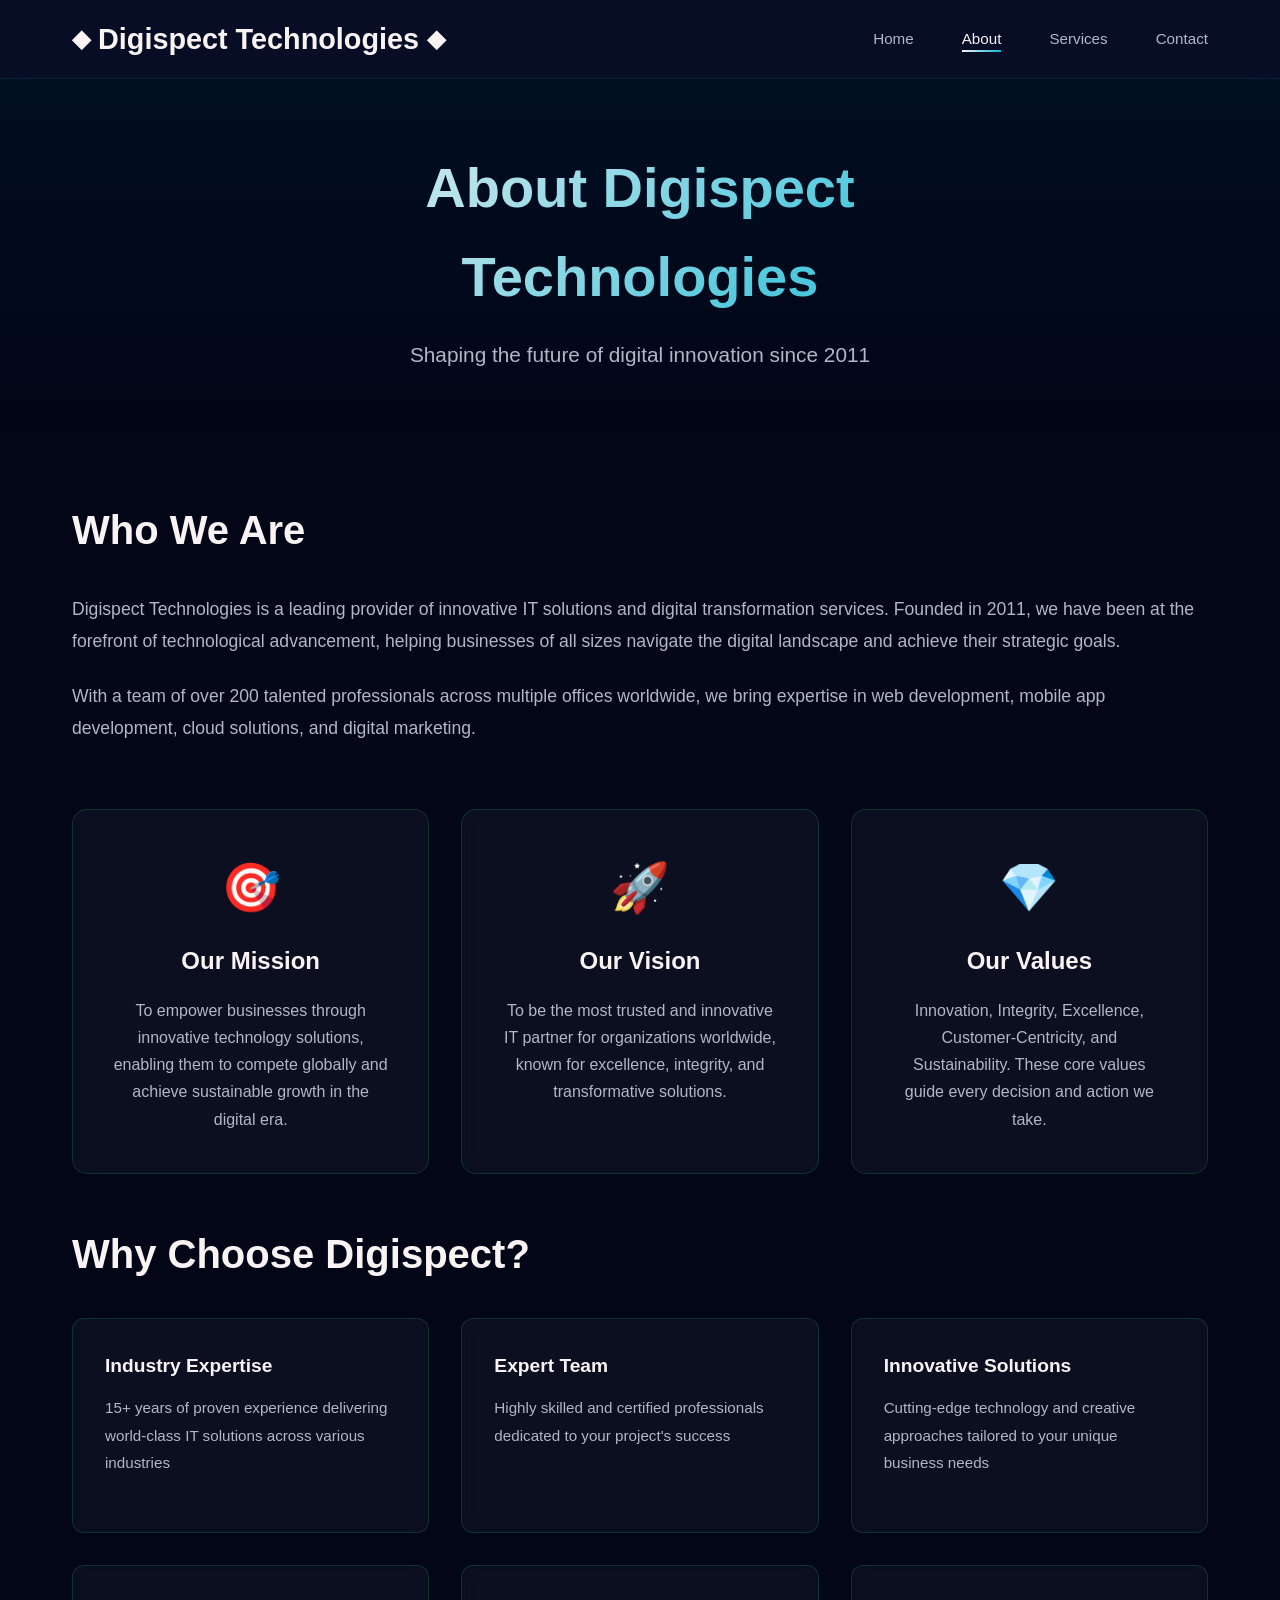
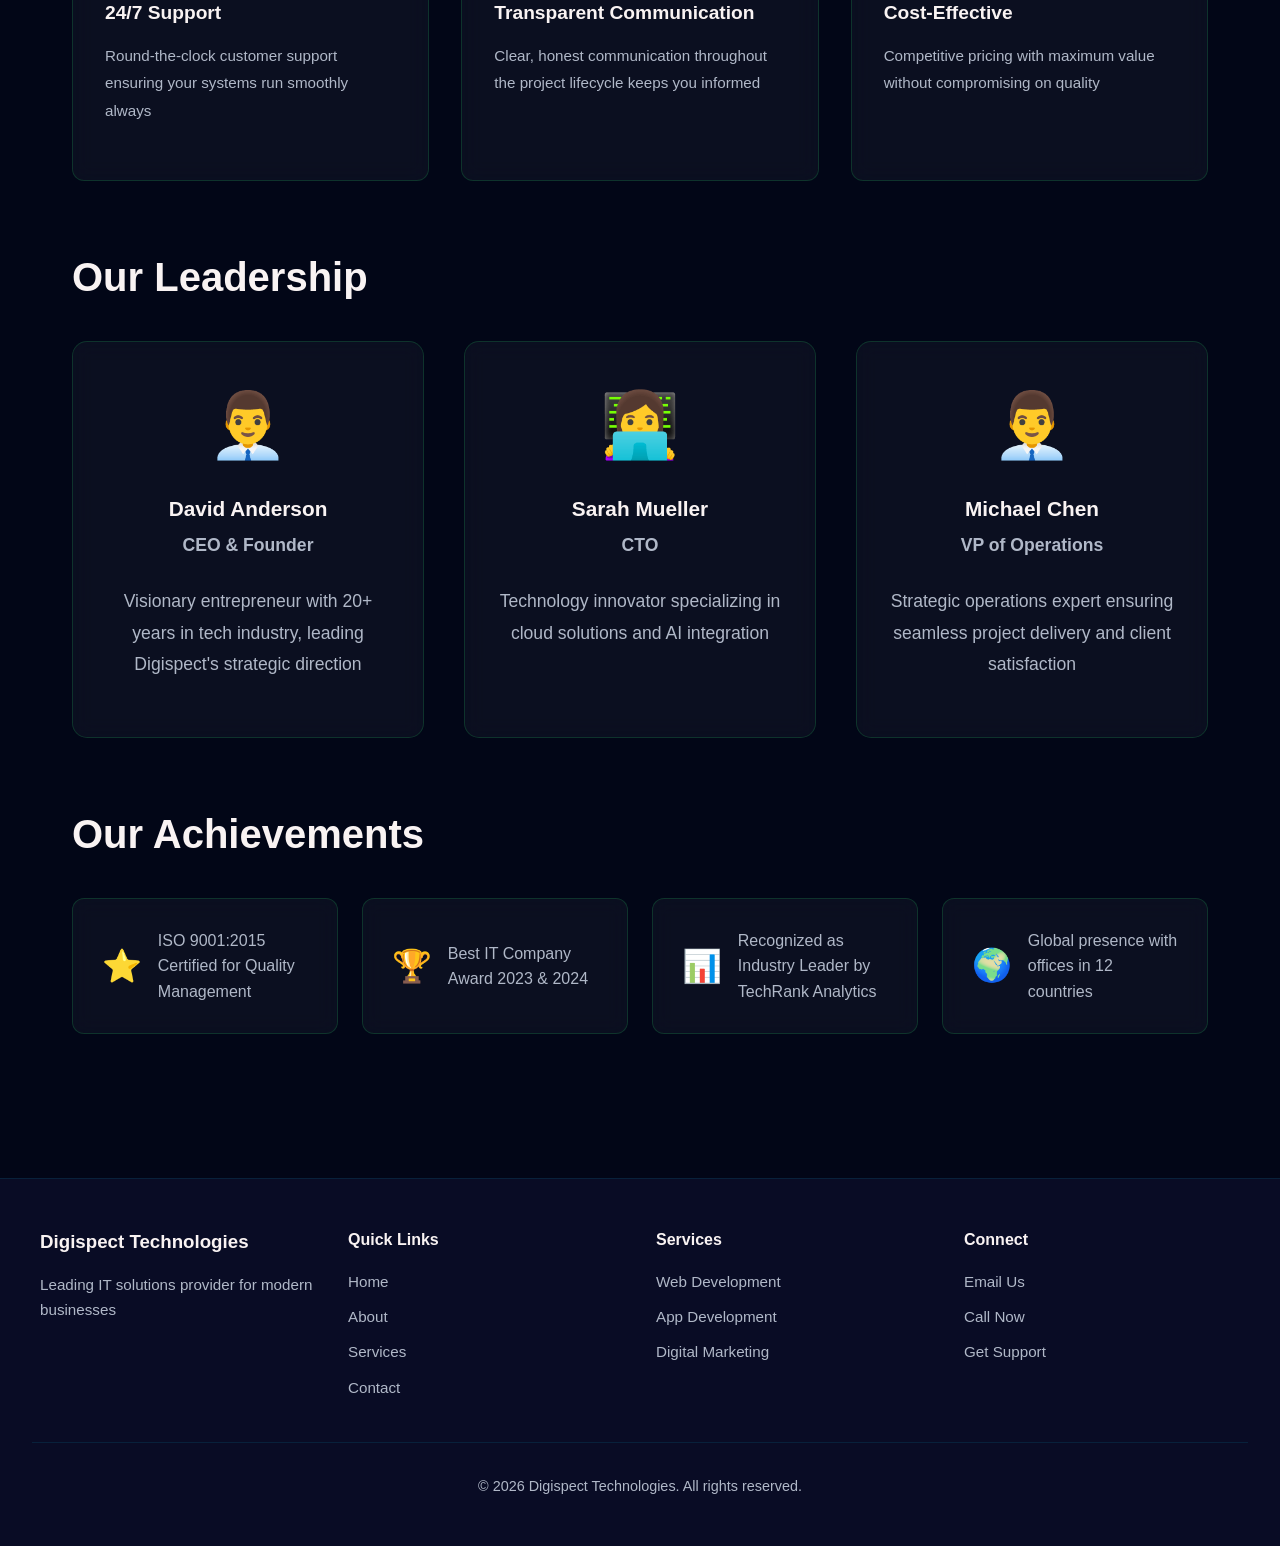
==== about.html @ 5e0d5bd0 "Add files via upload" ====
<!DOCTYPE html>
<html lang="en">
<head>
    <meta charset="UTF-8">
    <meta name="viewport" content="width=device-width, initial-scale=1.0">
    <title>About Us - Digispect Technologies</title>
    <link rel="stylesheet" href="style.css">
</head>
<body>
    <!-- Navigation Bar -->
    <nav class="navbar">
        <div class="nav-container">
            <div class="nav-logo">
                <span class="logo-icon">◆</span>
                <span class="logo-text">Digispect Technologies</span>
                 <span class="logo-icon">◆</span>
            </div>
            <ul class="nav-menu">
                <li class="nav-item"><a href="index.html" class="nav-link">Home</a></li>
                <li class="nav-item"><a href="about.html" class="nav-link active">About</a></li>
                <li class="nav-item"><a href="services.html" class="nav-link">Services</a></li>
                <li class="nav-item"><a href="contact.html" class="nav-link">Contact</a></li>
            </ul>
            <div class="hamburger">
                <span></span>
                <span></span>
                <span></span>
            </div>
        </div>
    </nav>

    <!-- Particle Background -->
    <canvas id="particleCanvas" class="particle-canvas"></canvas>

    <!-- About Hero -->
    <section class="page-hero">
        <div class="page-hero-content">
            <h1>About Digispect Technologies</h1>
            <p>Shaping the future of digital innovation since 2011</p>
        </div>
    </section>

    <!-- About Content -->
    <section class="about-content">
        <div class="content-container">
            <div class="about-section">
                <h2>Who We Are</h2>
                <p>
                    Digispect Technologies is a leading provider of innovative IT solutions and digital transformation services. 
                    Founded in 2011, we have been at the forefront of technological advancement, helping businesses of all sizes 
                    navigate the digital landscape and achieve their strategic goals.
                </p>
                <p>
                    With a team of over 200 talented professionals across multiple offices worldwide, we bring expertise in web development, 
                    mobile app development, cloud solutions, and digital marketing.
                </p>
            </div>

            <!-- Mission, Vision, Values -->
            <div class="mvv-container">
                <div class="mvv-card">
                    <div class="mvv-icon">🎯</div>
                    <h3>Our Mission</h3>
                    <p>
                        To empower businesses through innovative technology solutions, enabling them to compete globally 
                        and achieve sustainable growth in the digital era.
                    </p>
                </div>
                <div class="mvv-card">
                    <div class="mvv-icon">🚀</div>
                    <h3>Our Vision</h3>
                    <p>
                        To be the most trusted and innovative IT partner for organizations worldwide, known for excellence, 
                        integrity, and transformative solutions.
                    </p>
                </div>
                <div class="mvv-card">
                    <div class="mvv-icon">💎</div>
                    <h3>Our Values</h3>
                    <p>
                        Innovation, Integrity, Excellence, Customer-Centricity, and Sustainability. These core values guide 
                        every decision and action we take.
                    </p>
                </div>
            </div>

            <!-- Why Choose Us -->
            <div class="about-section">
                <h2>Why Choose Digispect?</h2>
                <div class="benefits-grid">
                    <div class="benefit-item">
                        <h4>Industry Expertise</h4>
                        <p>15+ years of proven experience delivering world-class IT solutions across various industries</p>
                    </div>
                    <div class="benefit-item">
                        <h4>Expert Team</h4>
                        <p>Highly skilled and certified professionals dedicated to your project's success</p>
                    </div>
                    <div class="benefit-item">
                        <h4>Innovative Solutions</h4>
                        <p>Cutting-edge technology and creative approaches tailored to your unique business needs</p>
                    </div>
                    <div class="benefit-item">
                        <h4>24/7 Support</h4>
                        <p>Round-the-clock customer support ensuring your systems run smoothly always</p>
                    </div>
                    <div class="benefit-item">
                        <h4>Transparent Communication</h4>
                        <p>Clear, honest communication throughout the project lifecycle keeps you informed</p>
                    </div>
                    <div class="benefit-item">
                        <h4>Cost-Effective</h4>
                        <p>Competitive pricing with maximum value without compromising on quality</p>
                    </div>
                </div>
            </div>

            <!-- Team Section -->
            <div class="about-section">
                <h2>Our Leadership</h2>
                <div class="team-grid">
                    <div class="team-member">
                        <div class="member-avatar">👨‍💼</div>
                        <h4>David Anderson</h4>
                        <p class="member-title">CEO & Founder</p>
                        <p class="member-bio">Visionary entrepreneur with 20+ years in tech industry, leading Digispect's strategic direction</p>
                    </div>
                    <div class="team-member">
                        <div class="member-avatar">👩‍💻</div>
                        <h4>Sarah Mueller</h4>
                        <p class="member-title">CTO</p>
                        <p class="member-bio">Technology innovator specializing in cloud solutions and AI integration</p>
                    </div>
                    <div class="team-member">
                        <div class="member-avatar">👨‍💼</div>
                        <h4>Michael Chen</h4>
                        <p class="member-title">VP of Operations</p>
                        <p class="member-bio">Strategic operations expert ensuring seamless project delivery and client satisfaction</p>
                    </div>
                </div>
            </div>

            <!-- Achievements -->
            <div class="about-section">
                <h2>Our Achievements</h2>
                <div class="achievements-list">
                    <div class="achievement">
                        <span class="achievement-icon">⭐</span>
                        <span>ISO 9001:2015 Certified for Quality Management</span>
                    </div>
                    <div class="achievement">
                        <span class="achievement-icon">🏆</span>
                        <span>Best IT Company Award 2023 & 2024</span>
                    </div>
                    <div class="achievement">
                        <span class="achievement-icon">📊</span>
                        <span>Recognized as Industry Leader by TechRank Analytics</span>
                    </div>
                    <div class="achievement">
                        <span class="achievement-icon">🌍</span>
                        <span>Global presence with offices in 12 countries</span>
                    </div>
                </div>
            </div>
        </div>
    </section>

    <!-- Footer -->
    <footer class="footer">
        <div class="footer-content">
            <div class="footer-section">
                <h3>Digispect Technologies</h3>
                <p>Leading IT solutions provider for modern businesses</p>
            </div>
            <div class="footer-section">
                <h4>Quick Links</h4>
                <ul>
                    <li><a href="index.html">Home</a></li>
                    <li><a href="about.html">About</a></li>
                    <li><a href="services.html">Services</a></li>
                    <li><a href="contact.html">Contact</a></li>
                </ul>
            </div>
            <div class="footer-section">
                <h4>Services</h4>
                <ul>
                    <li><a href="services.html#web-dev">Web Development</a></li>
                    <li><a href="services.html#app-dev">App Development</a></li>
                    <li><a href="services.html#digital-marketing">Digital Marketing</a></li>
                </ul>
            </div>
            <div class="footer-section">
                <h4>Connect</h4>
                <ul>
                    <li><a href="mailto:info@digispect.com">Email Us</a></li>
                    <li><a href="tel:+1234567890">Call Now</a></li>
                    <li><a href="contact.html">Get Support</a></li>
                </ul>
            </div>
        </div>
        <div class="footer-bottom">
            <p>&copy; 2026 Digispect Technologies. All rights reserved.</p>
        </div>
    </footer>

    <script src="script.js"></script>
</body>
</html>
---- style.css ----
/* ==========================================
   DIGISPECT TECHNOLOGIES - GLOBAL STYLES
   ========================================== */

* {
    margin: 0;
    padding: 0;
    box-sizing: border-box;
}

:root {
    --primary-color: #f9f3f3;   /* Green */
    --primary-dark: #fbf5f4;
    --secondary-color: #06b6d4; /* Cyan */
    --accent-color: #f1f9f1;

    --bg-primary: #020617;
    --bg-secondary: #020617;
    --bg-tertiary: #064e3b;

    -text-primary: #ffffff; --text-secondary: #b0b8c8; --glass-bg: rgba(255, 255, 255, 0.05);

    --glass-bg: rgba(255, 255, 255, 0.04);
    --glass-border: rgba(34, 197, 94, 0.2);
}
html {
    scroll-behavior: smooth;
}

body {
    font-family: 'Segoe UI', Tahoma, Geneva, Verdana, sans-serif;
    background: linear-gradient(135deg, var(--bg-primary) 0%, var(--bg-secondary) 50%, var(--bg-primary) 100%);
    color: var(--text-primary);
    line-height: 1.6;
    overflow-x: hidden;
    position: relative;
}

/* ==========================================
   PARTICLE CANVAS
   ========================================== */

.particle-canvas {
    position: fixed;
    top: 0;
    left: 0;
    width: 100%;
    height: 100%;
    z-index: 0;
    pointer-events: none;
}

/* ==========================================
   NAVIGATION BAR
   ========================================== */

.navbar {
    position: fixed;
    top: 0;
    width: 100%;
    z-index: 1000;
    background: rgba(10, 14, 39, 0.7);
    backdrop-filter: blur(10px);
    border-bottom: 1px solid rgba(0, 217, 255, 0.1);
    padding: 1rem 0;
}

.nav-container {
    max-width: 1200px;
    margin: 0 auto;
    padding: 0 2rem;
    display: flex;
    justify-content: space-between;
    align-items: center;
}

.nav-logo {
    font-size: 1.8rem;
    font-weight: 700;
    color: var(--primary-color);
    cursor: pointer;
    display: flex;
    align-items: center;
    gap: 0.5rem;
    text-decoration: none;
}

.logo-icon {
    font-size: 1.5rem;
    animation: rotate 3s linear infinite;
}

@keyframes rotate {
    0% { transform: rotate(0deg); }
    100% { transform: rotate(360deg); }
}

.nav-menu {
    display: flex;
    list-style: none;
    gap: 3rem;
}

.nav-link {
    color: var(--text-secondary);
    text-decoration: none;
    font-size: 0.95rem;
    transition: all 0.3s ease;
    position: relative;
}

.nav-link:hover,
.nav-link.active {
    color: var(--primary-color);
}

.nav-link::after {
    content: '';
    position: absolute;
    bottom: -5px;
    left: 0;
    width: 0;
    height: 2px;
    background: linear-gradient(90deg, var(--primary-color), var(--secondary-color));
    transition: width 0.3s ease;
}

.nav-link:hover::after,
.nav-link.active::after {
    width: 100%;
}

.hamburger {
    display: none;
    flex-direction: column;
    cursor: pointer;
}

.hamburger span {
    width: 25px;
    height: 3px;
    background: var(--primary-color);
    margin: 5px 0;
    border-radius: 3px;
    transition: all 0.3s ease;
}

/* ==========================================
   HERO SECTION
   ========================================== */

.hero {
    min-height: 100vh;
    display: flex;
    align-items: center;
    justify-content: center;
    padding: 8rem 2rem 4rem;
    position: relative;
    z-index: 1;
}

.hero-content {
    text-align: center;
    max-width: 900px;
}

.hero-title {
    font-size: 4rem;
    font-weight: 800;
    line-height: 1.2;
    margin-bottom: 1.5rem;
    background: linear-gradient(135deg, var(--primary-color), var(--secondary-color));
    -webkit-background-clip: text;
    -webkit-text-fill-color: transparent;
    background-clip: text;
    animation: fadeInDown 1s ease;
}

.typing-text {
    display: inline-block;
    border-right: 3px solid var(--primary-color);
    min-width: 100px;
}

.typing-cursor {
    animation: blink 0.7s infinite;
}

@keyframes blink {
    0%, 49% { opacity: 1; }
    50%, 100% { opacity: 0; }
}

@keyframes fadeInDown {
    from {
        opacity: 0;
        transform: translateY(-30px);
    }
    to {
        opacity: 1;
        transform: translateY(0);
    }
}

.hero-subtitle {
    font-size: 1.3rem;
    color: var(--text-secondary);
    margin-bottom: 2.5rem;
    animation: fadeInUp 1s ease 0.2s backwards;
}

@keyframes fadeInUp {
    from {
        opacity: 0;
        transform: translateY(30px);
    }
    to {
        opacity: 1;
        transform: translateY(0);
    }
}

.hero-buttons {
    display: flex;
    gap: 1.5rem;
    justify-content: center;
    flex-wrap: wrap;
    animation: fadeInUp 1s ease 0.4s backwards;
}

/* ==========================================
   BUTTONS
   ========================================== */

.btn {
    padding: 0.9rem 2.2rem;
    border: none;
    border-radius: 8px;
    font-size: 1rem;
    font-weight: 600;
    cursor: pointer;
    transition: all 0.3s ease;
    text-decoration: none;
    display: inline-block;
}

.btn-primary {
    background: linear-gradient(135deg, var(--primary-color), var(--accent-color));
    color: var(--bg-primary);
    box-shadow: 0 0 20px rgba(0, 217, 255, 0.3);
}

.btn-primary:hover {
    transform: translateY(-3px);
    box-shadow: 0 0 30px rgba(0, 217, 255, 0.5), 0 10px 25px rgba(0, 217, 255, 0.2);
}

.btn-secondary {
    background: transparent;
    color: var(--primary-color);
    border: 2px solid var(--primary-color);
    box-shadow: inset 0 0 10px rgba(0, 217, 255, 0.1);
}

.btn-secondary:hover {
    background: rgba(0, 217, 255, 0.1);
    box-shadow: inset 0 0 10px rgba(0, 217, 255, 0.2), 0 0 20px rgba(0, 217, 255, 0.3);
    transform: translateY(-2px);
}

/* ==========================================
   STATS SECTION
   ========================================== */

.stats {
    padding: 4rem 2rem;
    position: relative;
    z-index: 1;
}

.stats-container {
    max-width: 1200px;
    margin: 0 auto;
    display: grid;
    grid-template-columns: repeat(auto-fit, minmax(220px, 1fr));
    gap: 2rem;
}

.stat-card {
    background: var(--glass-bg);
    backdrop-filter: blur(10px);
    border: 1px solid var(--glass-border);
    padding: 2rem;
    border-radius: 15px;
    text-align: center;
    transition: all 0.3s ease;
    cursor: pointer;
}

.stat-card:hover {
    background: rgba(0, 217, 255, 0.08);
    border-color: rgba(0, 217, 255, 0.2);
    transform: translateY(-8px);
    box-shadow: 0 20px 40px rgba(0, 217, 255, 0.2);
}

.stat-number {
    font-size: 3rem;
    font-weight: 800;
    background: linear-gradient(135deg, var(--primary-color), var(--secondary-color));
    -webkit-background-clip: text;
    -webkit-text-fill-color: transparent;
    background-clip: text;
    margin-bottom: 0.5rem;
}

.stat-label {
    font-size: 1rem;
    color: var(--text-secondary);
}

/* ==========================================
   CTA SECTION
   ========================================== */

.cta {
    padding: 5rem 2rem;
    text-align: center;
    position: relative;
    z-index: 1;
    background: linear-gradient(135deg, rgba(0, 217, 255, 0.05), rgba(131, 56, 236, 0.05));
    border-top: 1px solid rgba(0, 217, 255, 0.1);
    border-bottom: 1px solid rgba(0, 217, 255, 0.1);
}

.cta-content {
    max-width: 800px;
    margin: 0 auto;
}

.cta-content h2 {
    font-size: 2.8rem;
    margin-bottom: 1rem;
    background: linear-gradient(135deg, var(--primary-color), var(--secondary-color));
    -webkit-background-clip: text;
    -webkit-text-fill-color: transparent;
    background-clip: text;
}

.cta-content p {
    font-size: 1.2rem;
    color: var(--text-secondary);
    margin-bottom: 2rem;
}

/* ==========================================
   PAGE HERO
   ========================================== */

.page-hero {
    min-height: 50vh;
    display: flex;
    align-items: center;
    justify-content: center;
    padding: 8rem 2rem 4rem;
    position: relative;
    z-index: 1;
    background: linear-gradient(180deg, rgba(0, 217, 255, 0.05) 0%, transparent 100%);
}

.page-hero-content {
    text-align: center;
    max-width: 800px;
}

.page-hero h1 {
    font-size: 3.5rem;
    font-weight: 800;
    margin-bottom: 1rem;
    background: linear-gradient(135deg, var(--primary-color), var(--secondary-color));
    -webkit-background-clip: text;
    -webkit-text-fill-color: transparent;
    background-clip: text;
}

.page-hero p {
    font-size: 1.3rem;
    color: var(--text-secondary);
}

/* ==========================================
   CONTENT CONTAINER
   ========================================== */

.content-container {
    max-width: 1200px;
    margin: 0 auto;
    padding: 0 2rem;
    position: relative;
    z-index: 1;
}

/* ==========================================
   ABOUT PAGE
   ========================================== */

.about-content {
    padding: 3rem 2rem 5rem;
    position: relative;
    z-index: 1;
}

.about-section {
    margin-bottom: 4rem;
}

.about-section h2 {
    font-size: 2.5rem;
    margin-bottom: 2rem;
    color: var(--primary-color);
}

.about-section p {
    font-size: 1.1rem;
    color: var(--text-secondary);
    margin-bottom: 1.5rem;
    line-height: 1.8;
}

/* ==========================================
   MVV CARDS
   ========================================== */

.mvv-container {
    display: grid;
    grid-template-columns: repeat(auto-fit, minmax(300px, 1fr));
    gap: 2rem;
    margin: 3rem 0;
}

.mvv-card {
    background: var(--glass-bg);
    backdrop-filter: blur(10px);
    border: 1px solid var(--glass-border);
    padding: 2.5rem;
    border-radius: 15px;
    text-align: center;
    transition: all 0.3s ease;
}

.mvv-card:hover {
    background: rgba(0, 217, 255, 0.08);
    border-color: rgba(0, 217, 255, 0.2);
    transform: translateY(-8px);
    box-shadow: 0 20px 40px rgba(0, 217, 255, 0.15);
}

.mvv-icon {
    font-size: 3rem;
    margin-bottom: 1rem;
}

.mvv-card h3 {
    font-size: 1.5rem;
    margin-bottom: 1rem;
    color: var(--primary-color);
}

.mvv-card p {
    color: var(--text-secondary);
    line-height: 1.7;
}

/* ==========================================
   BENEFITS GRID
   ========================================== */

.benefits-grid {
    display: grid;
    grid-template-columns: repeat(auto-fit, minmax(280px, 1fr));
    gap: 2rem;
}

.benefit-item {
    background: var(--glass-bg);
    backdrop-filter: blur(10px);
    border: 1px solid var(--glass-border);
    padding: 2rem;
    border-radius: 12px;
    transition: all 0.3s ease;
}

.benefit-item:hover {
    background: rgba(131, 56, 236, 0.08);
    border-color: rgba(131, 56, 236, 0.2);
    transform: translateY(-5px);
}

.benefit-item h4 {
    font-size: 1.2rem;
    color: var(--primary-color);
    margin-bottom: 0.8rem;
}

.benefit-item p {
    color: var(--text-secondary);
    font-size: 0.95rem;
}

/* ==========================================
   TEAM GRID
   ========================================== */

.team-grid {
    display: grid;
    grid-template-columns: repeat(auto-fit, minmax(300px, 1fr));
    gap: 2.5rem;
    margin-top: 2rem;
}

.team-member {
    background: var(--glass-bg);
    backdrop-filter: blur(10px);
    border: 1px solid var(--glass-border);
    padding: 2rem;
    border-radius: 15px;
    text-align: center;
    transition: all 0.3s ease;
}

.team-member:hover {
    background: rgba(255, 0, 110, 0.08);
    border-color: rgba(255, 0, 110, 0.2);
    transform: translateY(-8px);
    box-shadow: 0 20px 40px rgba(255, 0, 110, 0.1);
}

.member-avatar {
    font-size: 4rem;
    margin-bottom: 1rem;
}

.team-member h4 {
    font-size: 1.3rem;
    color: var(--primary-color);
    margin-bottom: 0.3rem;
}

.member-title {
    color: var(--secondary-color);
    font-weight: 600;
    margin-bottom: 0.8rem;
}

.member-bio {
    color: var(--text-secondary);
    font-size: 0.95rem;
    line-height: 1.6;
}

/* ==========================================
   ACHIEVEMENTS
   ========================================== */

.achievements-list {
    display: grid;
    grid-template-columns: repeat(auto-fit, minmax(250px, 1fr));
    gap: 1.5rem;
    margin-top: 2rem;
}

.achievement {
    background: var(--glass-bg);
    backdrop-filter: blur(10px);
    border: 1px solid var(--glass-border);
    padding: 1.8rem;
    border-radius: 12px;
    display: flex;
    align-items: center;
    gap: 1rem;
    transition: all 0.3s ease;
}

.achievement:hover {
    background: rgba(0, 217, 255, 0.08);
    border-color: rgba(0, 217, 255, 0.2);
    transform: translateX(8px);
}

.achievement-icon {
    font-size: 2rem;
    flex-shrink: 0;
}

.achievement span:last-child {
    color: var(--text-secondary);
}

/* ==========================================
   SERVICES PAGE
   ========================================== */

.services-section {
    padding: 3rem 2rem 5rem;
    position: relative;
    z-index: 1;
}

.service-card {
    background: var(--glass-bg);
    backdrop-filter: blur(10px);
    border: 1px solid var(--glass-border);
    padding: 2.5rem;
    border-radius: 16px;
    transition: all 0.3s ease;
    display: flex;
    flex-direction: column;
    height: 100%;
}

.service-card {
    display: grid;
    grid-template-columns: repeat(auto-fit, minmax(320px, 1fr));
    gap: 2.5rem;
}

/* Override grid for service cards container */
.services-section .content-container {
    display: grid;
    grid-template-columns: repeat(auto-fit, minmax(320px, 1fr));
    gap: 2.5rem;
}

.service-card {
    background: var(--glass-bg);
    backdrop-filter: blur(10px);
    border: 1px solid var(--glass-border);
    padding: 2.5rem;
    border-radius: 16px;
    transition: all 0.3s ease;
    display: flex;
    flex-direction: column;
}

.service-card:hover {
    background: rgba(0, 217, 255, 0.08);
    border-color: rgba(0, 217, 255, 0.3);
    transform: translateY(-12px);
    box-shadow: 0 30px 50px rgba(0, 217, 255, 0.2);
}

.service-icon {
    font-size: 3.5rem;
    margin-bottom: 1.5rem;
}

.service-card h3 {
    font-size: 1.8rem;
    color: var(--primary-color);
    margin-bottom: 1.5rem;
}

.service-description {
    flex-grow: 1;
    margin-bottom: 1.5rem;
}

.service-description p {
    color: var(--text-secondary);
    margin-bottom: 1rem;
    line-height: 1.7;
}

.service-list {
    list-style: none;
    margin: 1rem 0;
}

.service-list li {
    color: var(--text-secondary);
    padding: 0.4rem 0;
    font-size: 0.95rem;
}

.service-description h4 {
    color: var(--primary-color);
    margin: 1rem 0 0.8rem;
    font-size: 1rem;
}

.service-tech {
    color: var(--secondary-color);
    font-size: 0.9rem;
    margin-top: 1rem;
    padding-top: 1rem;
    border-top: 1px solid rgba(0, 217, 255, 0.1);
}

.service-pricing {
    font-size: 1.2rem;
    color: var(--primary-color);
    font-weight: 600;
    margin-bottom: 1.5rem;
}

/* ==========================================
   CONTACT PAGE
   ========================================== */

.contact-section {
    padding: 3rem 2rem 5rem;
    position: relative;
    z-index: 1;
}

.contact-wrapper {
    display: grid;
    grid-template-columns: 1fr 1fr;
    gap: 3rem;
    align-items: start;
}

.contact-form-container,
.contact-info-container {
    background: var(--glass-bg);
    backdrop-filter: blur(10px);
    border: 1px solid var(--glass-border);
    padding: 2.5rem;
    border-radius: 16px;
    transition: all 0.3s ease;
}

.contact-form-container:hover,
.contact-info-container:hover {
    background: rgba(0, 217, 255, 0.08);
    border-color: rgba(0, 217, 255, 0.2);
}

.contact-form-container h2,
.contact-info-container h2 {
    font-size: 1.8rem;
    color: var(--primary-color);
    margin-bottom: 1.5rem;
}

.form-group {
    margin-bottom: 1.5rem;
}

.form-group label {
    display: block;
    margin-bottom: 0.6rem;
    color: var(--text-primary);
    font-weight: 500;
}

.form-group input,
.form-group textarea,
.form-group select {
    width: 100%;
    padding: 0.9rem;
    background: rgba(255, 255, 255, 0.05);
    border: 1px solid rgba(0, 217, 255, 0.2);
    border-radius: 8px;
    color: var(--text-primary);
    font-size: 0.95rem;
    font-family: inherit;
    transition: all 0.3s ease;
}

.form-group input::placeholder,
.form-group textarea::placeholder {
    color: rgba(255, 255, 255, 0.3);
}

.form-group input:focus,
.form-group textarea:focus,
.form-group select:focus {
    outline: none;
    background: rgba(0, 217, 255, 0.1);
    border-color: rgba(0, 217, 255, 0.4);
    box-shadow: 0 0 15px rgba(0, 217, 255, 0.2);
}

.form-group select {
    cursor: pointer;
}

.checkbox {
    display: flex;
    align-items: center;
    cursor: pointer;
    color: var(--text-secondary);
}

.checkbox input {
    width: auto;
    margin-right: 0.8rem;
    cursor: pointer;
}

.error-message {
    display: block;
    color: #ff6b6b;
    font-size: 0.8rem;
    margin-top: 0.3rem;
}

.form-message {
    margin-top: 1rem;
    padding: 1rem;
    border-radius: 8px;
    text-align: center;
    display: none;
}

.form-message.success {
    display: block;
    background: rgba(76, 175, 80, 0.2);
    color: #4caf50;
    border: 1px solid rgba(76, 175, 80, 0.3);
}

.form-message.error {
    display: block;
    background: rgba(255, 107, 107, 0.2);
    color: #ff6b6b;
    border: 1px solid rgba(255, 107, 107, 0.3);
}

/* ==========================================
   CONTACT INFO CARDS
   ========================================== */

.info-card {
    background: rgba(255, 255, 255, 0.03);
    padding: 1.8rem;
    border-radius: 12px;
    margin-bottom: 1.5rem;
    border: 1px solid rgba(0, 217, 255, 0.1);
    transition: all 0.3s ease;
    display: flex;
    gap: 1.5rem;
    align-items: flex-start;
}

.info-card:hover {
    background: rgba(0, 217, 255, 0.08);
    border-color: rgba(0, 217, 255, 0.2);
    transform: translateX(5px);
}

.info-icon {
    font-size: 2.2rem;
    flex-shrink: 0;
}

.info-content h4 {
    color: var(--primary-color);
    margin-bottom: 0.8rem;
    font-size: 1.1rem;
}

.info-content p {
    color: var(--text-secondary);
    font-size: 0.95rem;
    line-height: 1.7;
}

.info-content a {
    color: var(--primary-color);
    text-decoration: none;
    transition: all 0.3s ease;
}

.info-content a:hover {
    color: var(--secondary-color);
    text-decoration: underline;
}

/* ==========================================
   SOCIAL LINKS
   ========================================== */

.social-links {
    background: rgba(255, 255, 255, 0.03);
    padding: 1.8rem;
    border-radius: 12px;
    border: 1px solid rgba(0, 217, 255, 0.1);
    text-align: center;
}

.social-links h4 {
    color: var(--primary-color);
    margin-bottom: 1rem;
}

.social-icons {
    display: flex;
    justify-content: center;
    gap: 1.2rem;
}

.social-icon {
    width: 50px;
    height: 50px;
    display: flex;
    align-items: center;
    justify-content: center;
    background: rgba(0, 217, 255, 0.1);
    border: 1px solid rgba(0, 217, 255, 0.2);
    border-radius: 50%;
    color: var(--primary-color);
    text-decoration: none;
    transition: all 0.3s ease;
    font-weight: 600;
    font-size: 1.2rem;
}

.social-icon:hover {
    background: var(--primary-color);
    color: var(--bg-primary);
    transform: translateY(-5px);
    box-shadow: 0 10px 25px rgba(0, 217, 255, 0.3);
}

/* ==========================================
   FAQ SECTION
   ========================================== */

.faq-section {
    padding: 5rem 2rem;
    position: relative;
    z-index: 1;
}

.faq-section h2 {
    font-size: 2.5rem;
    text-align: center;
    margin-bottom: 3rem;
    color: var(--primary-color);
}

.faq-grid {
    display: grid;
    grid-template-columns: repeat(auto-fit, minmax(300px, 1fr));
    gap: 2rem;
    max-width: 1200px;
    margin: 0 auto;
}

.faq-item {
    background: var(--glass-bg);
    backdrop-filter: blur(10px);
    border: 1px solid var(--glass-border);
    padding: 2rem;
    border-radius: 12px;
    transition: all 0.3s ease;
}

.faq-item:hover {
    background: rgba(0, 217, 255, 0.08);
    border-color: rgba(0, 217, 255, 0.2);
    transform: translateY(-5px);
}

.faq-item h4 {
    color: var(--primary-color);
    margin-bottom: 1rem;
    font-size: 1.1rem;
}

.faq-item p {
    color: var(--text-secondary);
    line-height: 1.7;
    font-size: 0.95rem;
}

/* ==========================================
   FOOTER
   ========================================== */

.footer {
    background: rgba(10, 14, 39, 0.9);
    backdrop-filter: blur(10px);
    border-top: 1px solid rgba(0, 217, 255, 0.1);
    padding: 3rem 2rem;
    position: relative;
    z-index: 1;
}

.footer-content {
    display: grid;
    grid-template-columns: repeat(auto-fit, minmax(250px, 1fr));
    gap: 2rem;
    max-width: 1200px;
    margin: 0 auto 2rem;
}

.footer-section h3,
.footer-section h4 {
    color: var(--primary-color);
    margin-bottom: 1rem;
}

.footer-section p {
    color: var(--text-secondary);
    font-size: 0.95rem;
    line-height: 1.6;
}

.footer-section ul {
    list-style: none;
}

.footer-section ul li {
    margin-bottom: 0.6rem;
}

.footer-section a {
    color: var(--text-secondary);
    text-decoration: none;
    transition: all 0.3s ease;
    font-size: 0.95rem;
}

.footer-section a:hover {
    color: var(--primary-color);
    transform: translateX(3px);
}

.footer-bottom {
    border-top: 1px solid rgba(0, 217, 255, 0.1);
    padding-top: 2rem;
    text-align: center;
    color: var(--text-secondary);
    font-size: 0.9rem;
}

/* ==========================================
   RESPONSIVE DESIGN
   ========================================== */

@media (max-width: 1024px) {
    .nav-menu {
        gap: 2rem;
    }

    .hero-title {
        font-size: 3rem;
    }

    .page-hero h1 {
        font-size: 2.5rem;
    }

    .contact-wrapper {
        grid-template-columns: 1fr;
    }

    .stats-container {
        grid-template-columns: repeat(2, 1fr);
    }
}

@media (max-width: 768px) {
    .hamburger {
        display: flex;
    }

    .nav-menu {
        display: none;
    }

    .nav-menu.active {
        display: grid;
        position: fixed;
        left: 0;
        top: 60px;
        width: 100%;
        grid-template-columns: repeat(2, 1fr);
        gap: 1rem;
        background: rgba(10, 14, 39, 0.95);
        backdrop-filter: blur(10px);
        padding: 2rem;
        z-index: 999;
    }

    .hero {
        padding: 7rem 1.5rem 3rem;
        min-height: 80vh;
    }

    .hero-title {
        font-size: 2.2rem;
    }

    .hero-subtitle {
        font-size: 1rem;
    }

    .page-hero {
        padding: 7rem 1.5rem 3rem;
        min-height: 40vh;
    }

    .page-hero h1 {
        font-size: 2rem;
    }

    .page-hero p {
        font-size: 1rem;
    }

    .stats-container {
        grid-template-columns: 1fr;
    }

    .mvv-container {
        grid-template-columns: 1fr;
    }

    .benefits-grid {
        grid-template-columns: 1fr;
    }

    .team-grid {
        grid-template-columns: 1fr;
    }

    .services-section .content-container {
        grid-template-columns: 1fr;
    }

    .contact-wrapper {
        grid-template-columns: 1fr;
    }

    .hero-buttons {
        flex-direction: column;
    }

    .btn {
        width: 100%;
        text-align: center;
    }

    .footer-content {
        grid-template-columns: 1fr;
    }

    .cta-content h2 {
        font-size: 1.8rem;
    }

    .cta-content p {
        font-size: 1rem;
    }

    .faq-grid {
        grid-template-columns: 1fr;
    }
}

@media (max-width: 480px) {
    .hero-title {
        font-size: 1.8rem;
    }

    .hero-subtitle {
        font-size: 0.95rem;
    }

    .page-hero h1 {
        font-size: 1.6rem;
    }

    .hero-buttons {
        gap: 1rem;
    }

    .navbar {
        padding: 0.8rem 0;
    }

    .nav-logo {
        font-size: 1.3rem;
    }

    .stat-number {
        font-size: 2rem;
    }

    .stat-label {
        font-size: 0.85rem;
    }

    .mvv-card {
        padding: 1.5rem;
    }

    .mvv-icon {
        font-size: 2.5rem;
    }

    .service-card {
        padding: 1.5rem;
    }

    .service-icon {
        font-size: 2.5rem;
    }

    .service-card h3 {
        font-size: 1.3rem;
    }

    .info-card {
        flex-direction: column;
        text-align: center;
    }

    .form-group input,
    .form-group textarea,
    .form-group select {
        padding: 0.7rem;
    }

    .cta-content h2 {
        font-size: 1.5rem;
    }
}

/* ==========================================
   ANIMATIONS & KEYFRAMES
   ========================================== */

@keyframes slideInLeft {
    from {
        opacity: 0;
        transform: translateX(-50px);
    }
    to {
        opacity: 1;
        transform: translateX(0);
    }
}

@keyframes slideInRight {
    from {
        opacity: 0;
        transform: translateX(50px);
    }
    to {
        opacity: 1;
        transform: translateX(0);
    }
}

@keyframes pulse {
    0%, 100% {
        box-shadow: 0 0 20px rgba(0, 217, 255, 0.3);
    }
    50% {
        box-shadow: 0 0 40px rgba(0, 217, 255, 0.5);
    }
}

/* Smooth scrolling for all links */
a {
    transition: color 0.3s ease;
}

/* Selection color */
::selection {
    background: var(--primary-color);
    color: var(--bg-primary);
}

::-webkit-scrollbar {
    width: 10px;
}

::-webkit-scrollbar-track {
    background: var(--bg-primary);
}

::-webkit-scrollbar-thumb {
    background: var(--primary-color);
    border-radius: 5px;
}

::-webkit-scrollbar-thumb:hover {
    background: var(--secondary-color);
}
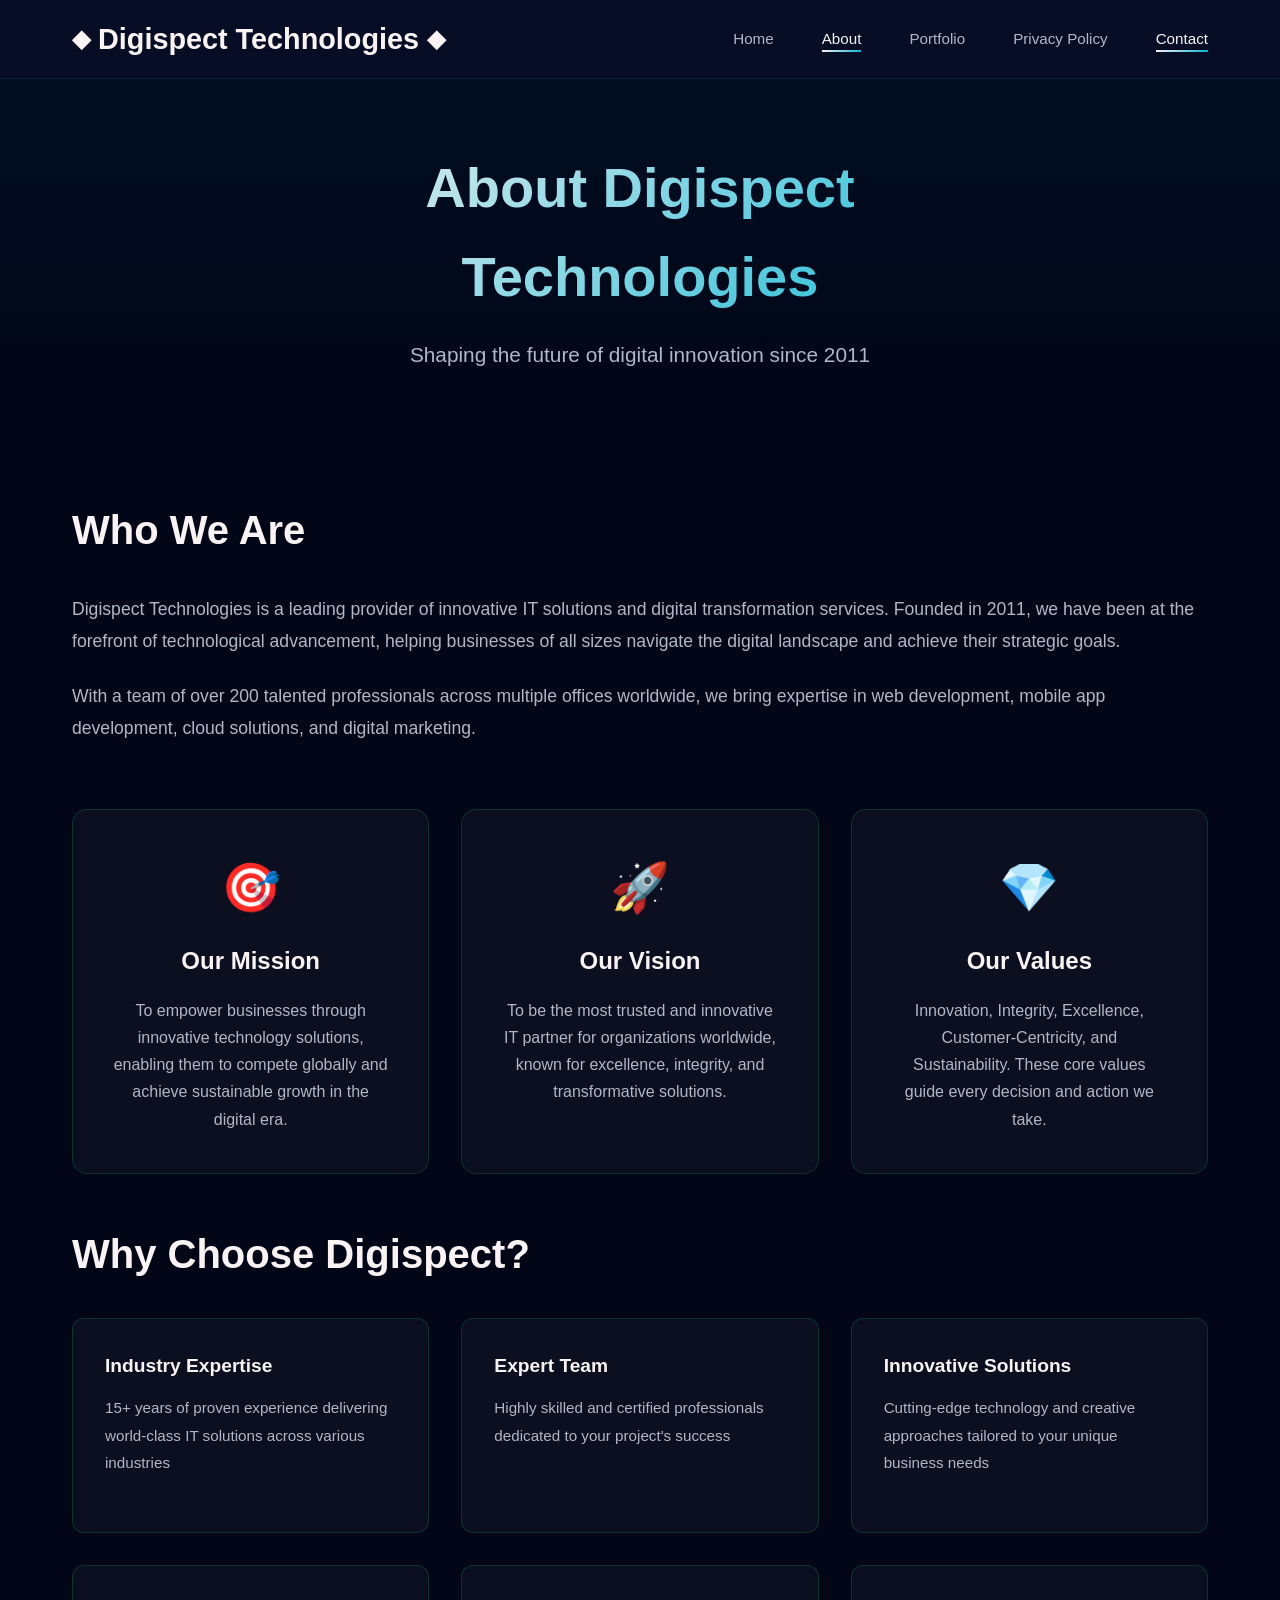
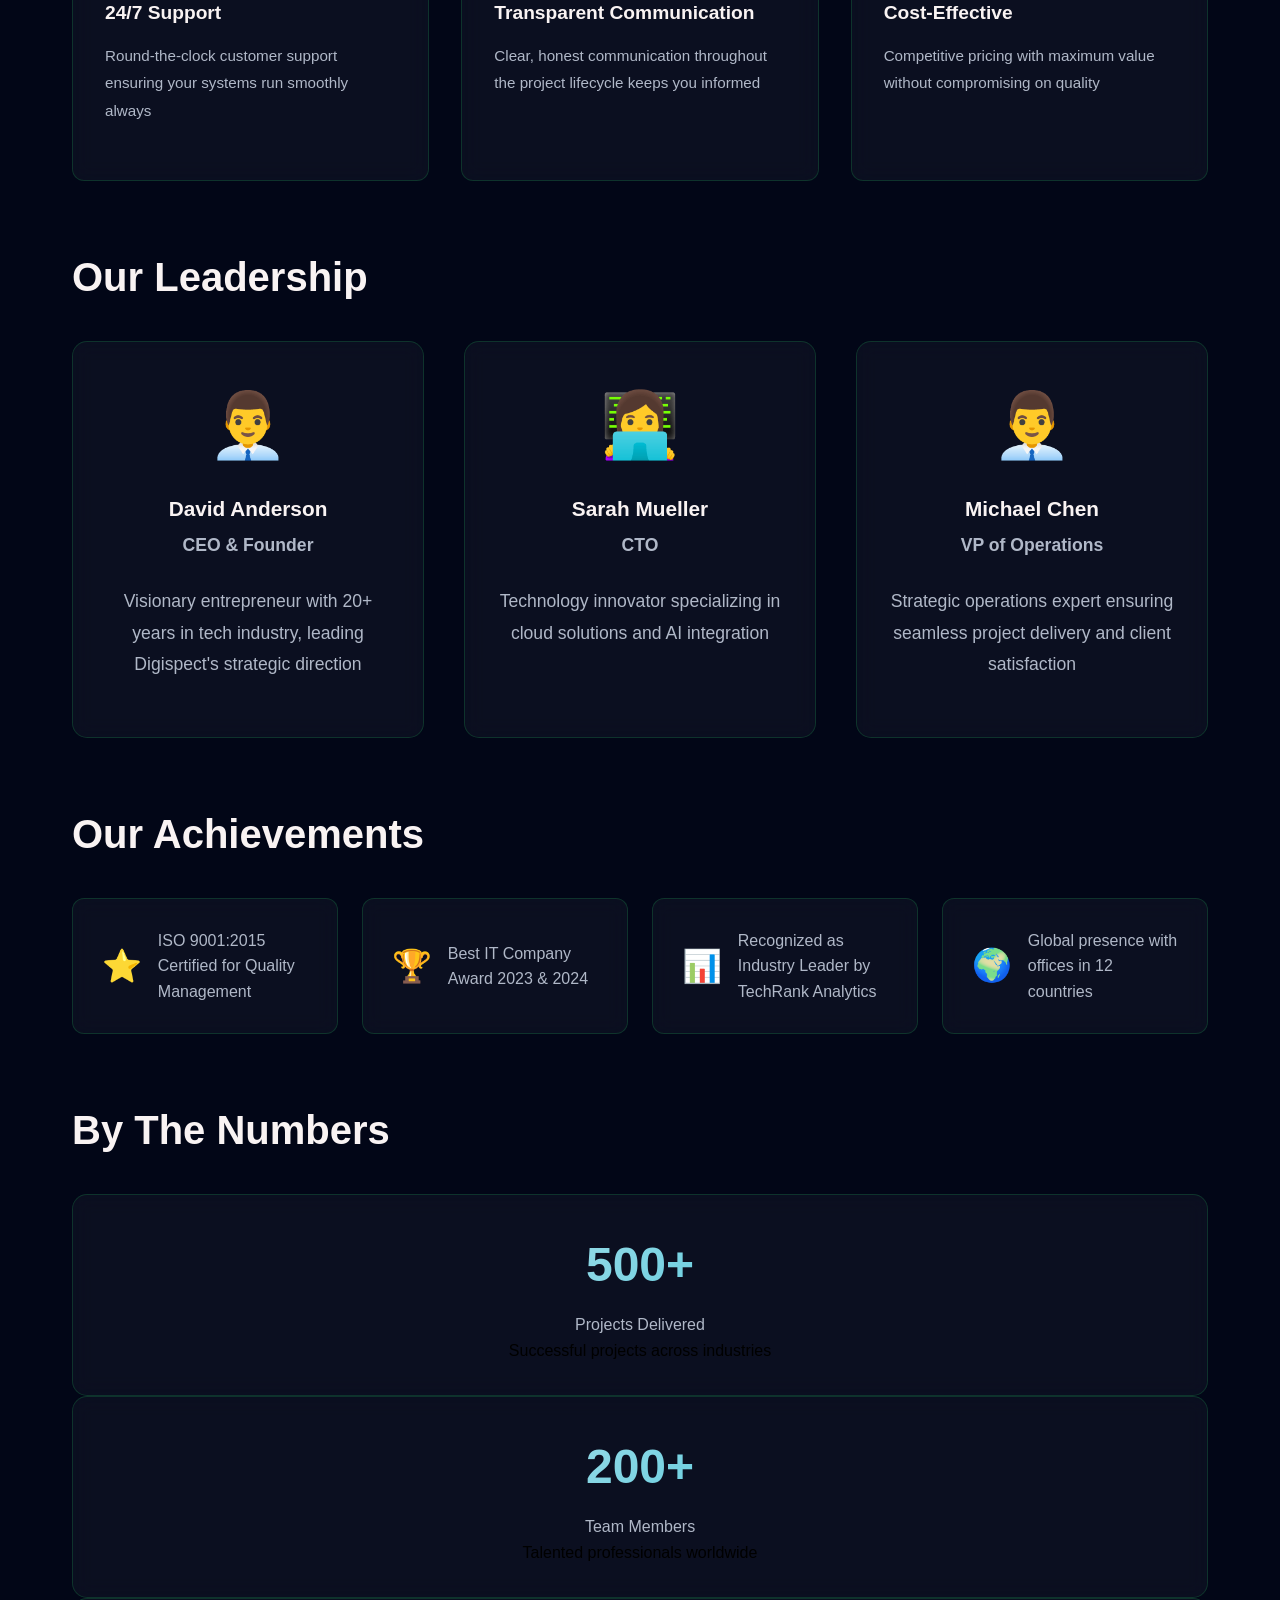
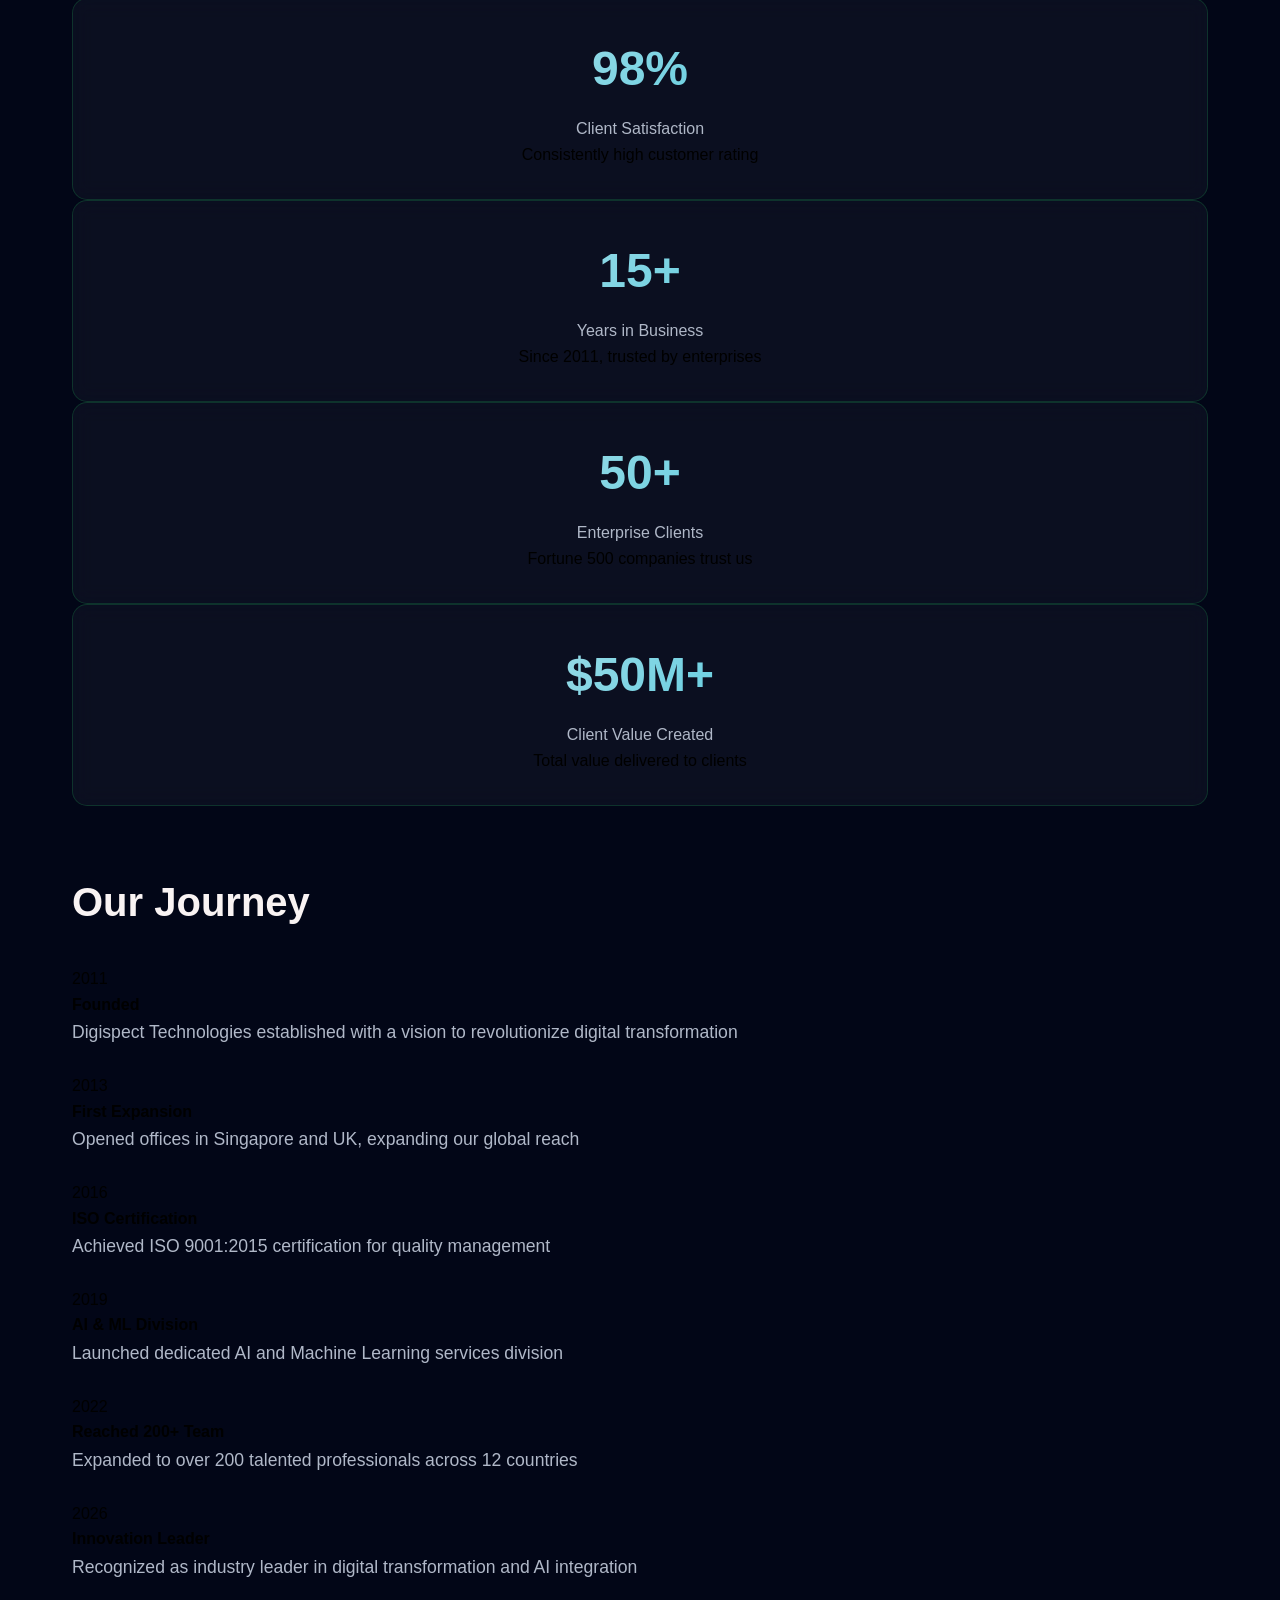
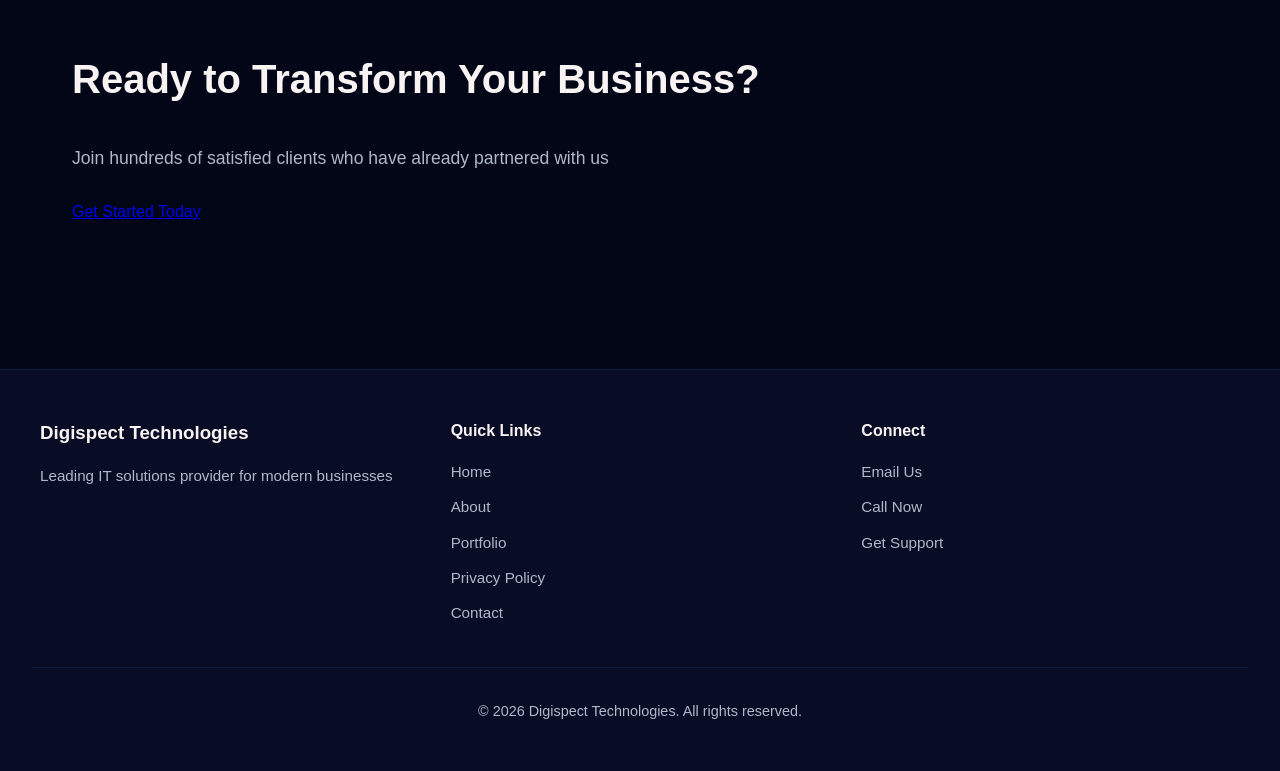
==== commit 1b0438e9: "Update about.html" ====
--- a/about.html
+++ b/about.html
@@ -18,8 +18,9 @@
             <ul class="nav-menu">
                 <li class="nav-item"><a href="index.html" class="nav-link">Home</a></li>
                 <li class="nav-item"><a href="about.html" class="nav-link active">About</a></li>
-                <li class="nav-item"><a href="services.html" class="nav-link">Services</a></li>
-                <li class="nav-item"><a href="contact.html" class="nav-link">Contact</a></li>
+                <li class="nav-item"><a href="portfolio.html" class="nav-link">Portfolio</a></li>
+                <li class="nav-item"><a href="privacy.html" class="nav-link">Privacy Policy</a></li>
+                <li class="nav-item"><a href="contact.html" class="nav-link active">Contact</a></li>
             </ul>
             <div class="hamburger">
                 <span></span>
@@ -162,6 +163,99 @@
                     </div>
                 </div>
             </div>
+
+            <!-- Statistics Section -->
+            <div class="about-section stats-section">
+                <h2>By The Numbers</h2>
+                <div class="stats-grid">
+                    <div class="stat-card">
+                        <div class="stat-number">500+</div>
+                        <div class="stat-label">Projects Delivered</div>
+                        <div class="stat-description">Successful projects across industries</div>
+                    </div>
+                    <div class="stat-card">
+                        <div class="stat-number">200+</div>
+                        <div class="stat-label">Team Members</div>
+                        <div class="stat-description">Talented professionals worldwide</div>
+                    </div>
+                    <div class="stat-card">
+                        <div class="stat-number">98%</div>
+                        <div class="stat-label">Client Satisfaction</div>
+                        <div class="stat-description">Consistently high customer rating</div>
+                    </div>
+                    <div class="stat-card">
+                        <div class="stat-number">15+</div>
+                        <div class="stat-label">Years in Business</div>
+                        <div class="stat-description">Since 2011, trusted by enterprises</div>
+                    </div>
+                    <div class="stat-card">
+                        <div class="stat-number">50+</div>
+                        <div class="stat-label">Enterprise Clients</div>
+                        <div class="stat-description">Fortune 500 companies trust us</div>
+                    </div>
+                    <div class="stat-card">
+                        <div class="stat-number">$50M+</div>
+                        <div class="stat-label">Client Value Created</div>
+                        <div class="stat-description">Total value delivered to clients</div>
+                    </div>
+                </div>
+            </div>
+
+            <!-- Journey Timeline Section -->
+            <div class="about-section timeline-section">
+                <h2>Our Journey</h2>
+                <div class="timeline">
+                    <div class="timeline-item">
+                        <div class="timeline-marker">2011</div>
+                        <div class="timeline-content">
+                            <h4>Founded</h4>
+                            <p>Digispect Technologies established with a vision to revolutionize digital transformation</p>
+                        </div>
+                    </div>
+                    <div class="timeline-item">
+                        <div class="timeline-marker">2013</div>
+                        <div class="timeline-content">
+                            <h4>First Expansion</h4>
+                            <p>Opened offices in Singapore and UK, expanding our global reach</p>
+                        </div>
+                    </div>
+                    <div class="timeline-item">
+                        <div class="timeline-marker">2016</div>
+                        <div class="timeline-content">
+                            <h4>ISO Certification</h4>
+                            <p>Achieved ISO 9001:2015 certification for quality management</p>
+                        </div>
+                    </div>
+                    <div class="timeline-item">
+                        <div class="timeline-marker">2019</div>
+                        <div class="timeline-content">
+                            <h4>AI & ML Division</h4>
+                            <p>Launched dedicated AI and Machine Learning services division</p>
+                        </div>
+                    </div>
+                    <div class="timeline-item">
+                        <div class="timeline-marker">2022</div>
+                        <div class="timeline-content">
+                            <h4>Reached 200+ Team</h4>
+                            <p>Expanded to over 200 talented professionals across 12 countries</p>
+                        </div>
+                    </div>
+                    <div class="timeline-item">
+                        <div class="timeline-marker">2026</div>
+                        <div class="timeline-content">
+                            <h4>Innovation Leader</h4>
+                            <p>Recognized as industry leader in digital transformation and AI integration</p>
+                        </div>
+                    </div>
+                </div>
+            </div>
+
+            <!-- Contact CTA Section -->
+            <div class="about-section cta-section">
+                <h2>Ready to Transform Your Business?</h2>
+                <p>Join hundreds of satisfied clients who have already partnered with us</p>
+                <a href="contact.html" class="cta-button">Get Started Today</a>
+            </div>
         </div>
     </section>
 
@@ -177,18 +271,12 @@
                 <ul>
                     <li><a href="index.html">Home</a></li>
                     <li><a href="about.html">About</a></li>
-                    <li><a href="services.html">Services</a></li>
-                    <li><a href="contact.html">Contact</a></li>
+                    <li><a href="portfolio.html">Portfolio</a></li>
+                    <li><a href="privacy.html">Privacy Policy</a></li>
+                     <li><a href="contact.html">Contact</a></li>
                 </ul>
             </div>
-            <div class="footer-section">
-                <h4>Services</h4>
-                <ul>
-                    <li><a href="services.html#web-dev">Web Development</a></li>
-                    <li><a href="services.html#app-dev">App Development</a></li>
-                    <li><a href="services.html#digital-marketing">Digital Marketing</a></li>
-                </ul>
-            </div>
+            
             <div class="footer-section">
                 <h4>Connect</h4>
                 <ul>
